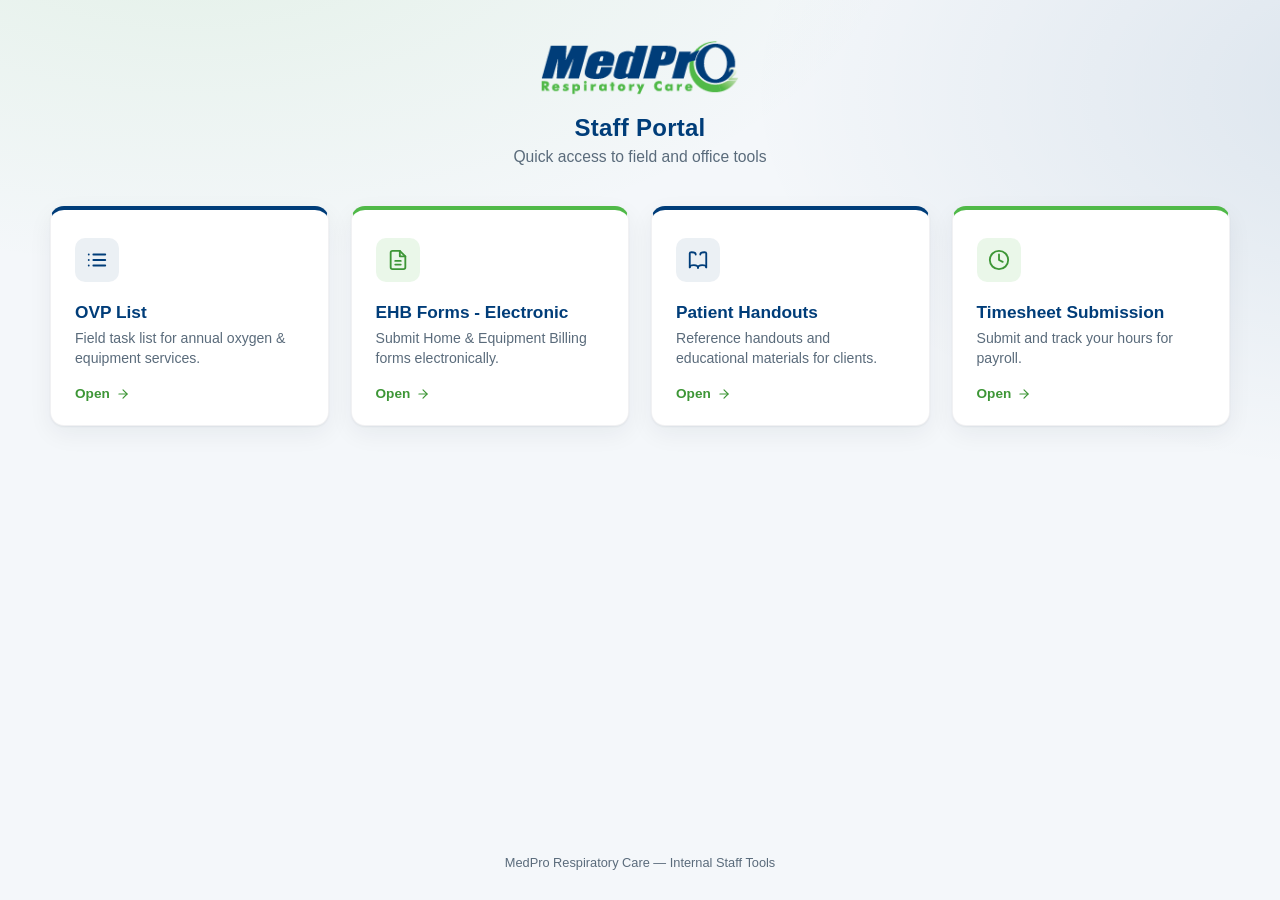
==== index.html @ 5a91a428 "Add files via upload" ====
<!DOCTYPE html>
<html lang="en">
<head>
<meta charset="UTF-8">
<meta name="viewport" content="width=device-width, initial-scale=1.0">
<title>MedPro Respiratory Care | Staff Portal</title>
<style>
  :root {
    --navy: #003D79;
    --navy-dark: #002B57;
    --green: #50B948;
    --green-dark: #3d9636;
    --bg: #F4F7FA;
    --card-bg: #FFFFFF;
    --text: #1D2B3A;
    --text-muted: #5A6B7B;
  }

  * { box-sizing: border-box; }

  html, body {
    margin: 0;
    padding: 0;
    min-height: 100%;
  }

  body {
    font-family: -apple-system, BlinkMacSystemFont, "Segoe UI", Roboto, Helvetica, Arial, sans-serif;
    background:
      radial-gradient(1200px 600px at 15% -10%, rgba(80,185,72,0.10), transparent 60%),
      radial-gradient(1200px 700px at 110% 10%, rgba(0,61,121,0.10), transparent 55%),
      var(--bg);
    color: var(--text);
    min-height: 100vh;
    display: flex;
    flex-direction: column;
  }

  header {
    padding: 40px 24px 20px;
    text-align: center;
  }

  .logo-wrap {
    display: inline-flex;
    align-items: center;
    justify-content: center;
    margin-bottom: 18px;
  }

  .logo-wrap img {
    height: 56px;
    width: auto;
  }

  header h1 {
    margin: 0 0 6px;
    font-size: 1.5rem;
    font-weight: 700;
    letter-spacing: 0.01em;
    color: var(--navy);
  }

  header p {
    margin: 0;
    color: var(--text-muted);
    font-size: 0.98rem;
  }

  main {
    flex: 1;
    display: flex;
    align-items: flex-start;
    justify-content: center;
    padding: 20px 20px 60px;
  }

  .grid {
    width: 100%;
    max-width: 1180px;
    display: grid;
    grid-template-columns: repeat(4, 1fr);
    gap: 22px;
  }

  @media (max-width: 980px) {
    .grid {
      grid-template-columns: repeat(2, 1fr);
      max-width: 640px;
    }
  }

  @media (max-width: 520px) {
    .grid {
      grid-template-columns: 1fr;
      max-width: 420px;
    }
  }

  a.card {
    position: relative;
    display: flex;
    flex-direction: column;
    justify-content: space-between;
    background: var(--card-bg);
    border-radius: 14px;
    padding: 28px 24px 24px;
    text-decoration: none;
    color: var(--text);
    box-shadow: 0 1px 2px rgba(16, 30, 54, 0.06), 0 8px 24px rgba(16, 30, 54, 0.06);
    border: 1px solid rgba(16, 30, 54, 0.06);
    border-top: 4px solid var(--navy);
    transition: transform 0.18s ease, box-shadow 0.18s ease, border-color 0.18s ease;
    min-height: 190px;
  }

  a.card.accent-green { border-top-color: var(--green); }
  a.card.accent-navy { border-top-color: var(--navy); }

  a.card:hover, a.card:focus-visible {
    transform: translateY(-3px);
    box-shadow: 0 4px 10px rgba(16, 30, 54, 0.08), 0 16px 32px rgba(16, 30, 54, 0.10);
  }

  a.card:focus-visible {
    outline: 3px solid var(--green);
    outline-offset: 2px;
  }

  .icon {
    width: 44px;
    height: 44px;
    border-radius: 10px;
    display: flex;
    align-items: center;
    justify-content: center;
    margin-bottom: 20px;
    background: rgba(0, 61, 121, 0.08);
  }

  a.card.accent-green .icon { background: rgba(80, 185, 72, 0.12); }

  .icon svg {
    width: 22px;
    height: 22px;
    stroke: var(--navy);
  }

  a.card.accent-green .icon svg { stroke: var(--green-dark); }

  .card-title {
    font-size: 1.08rem;
    font-weight: 700;
    color: var(--navy);
    margin-bottom: 6px;
  }

  .card-desc {
    font-size: 0.88rem;
    color: var(--text-muted);
    line-height: 1.4;
  }

  .card-arrow {
    margin-top: 18px;
    font-size: 0.85rem;
    font-weight: 600;
    color: var(--green-dark);
    display: flex;
    align-items: center;
    gap: 6px;
  }

  .card-arrow svg {
    width: 14px;
    height: 14px;
    stroke: var(--green-dark);
    transition: transform 0.18s ease;
  }

  a.card:hover .card-arrow svg {
    transform: translateX(3px);
  }

  footer {
    text-align: center;
    padding: 18px 20px 30px;
    color: var(--text-muted);
    font-size: 0.8rem;
  }
</style>
</head>
<body>

<header>
  <div class="logo-wrap">
    <img src="[data-uri]" alt="MedPro Respiratory Care logo">
  </div>
  <h1>Staff Portal</h1>
  <p>Quick access to field and office tools</p>
</header>

<main>
  <div class="grid">

    <a class="card accent-navy" href="https://script.google.com/macros/s/AKfycbyaP4j2DI3VFDw0-5Pd7tbmv2cD2-zlrmmvmL9ofoGgD9fK__Bd-6X8e9QMiBG7gyuJWg/exec" target="_blank" rel="noopener noreferrer">
      <div>
        <div class="icon">
          <svg viewBox="0 0 24 24" fill="none" stroke-width="2" stroke-linecap="round" stroke-linejoin="round">
            <line x1="8" y1="6" x2="21" y2="6"></line>
            <line x1="8" y1="12" x2="21" y2="12"></line>
            <line x1="8" y1="18" x2="21" y2="18"></line>
            <line x1="3" y1="6" x2="3.01" y2="6"></line>
            <line x1="3" y1="12" x2="3.01" y2="12"></line>
            <line x1="3" y1="18" x2="3.01" y2="18"></line>
          </svg>
        </div>
        <div class="card-title">OVP List</div>
        <div class="card-desc">Field task list for annual oxygen &amp; equipment services.</div>
      </div>
      <div class="card-arrow">Open<svg viewBox="0 0 24 24" fill="none" stroke-width="2" stroke-linecap="round" stroke-linejoin="round"><line x1="5" y1="12" x2="19" y2="12"></line><polyline points="12 5 19 12 12 19"></polyline></svg></div>
    </a>

    <a class="card accent-green" href="https://rhemsingmedpro.github.io/MedProEHBForms/" target="_blank" rel="noopener noreferrer">
      <div>
        <div class="icon">
          <svg viewBox="0 0 24 24" fill="none" stroke-width="2" stroke-linecap="round" stroke-linejoin="round">
            <path d="M14 2H6a2 2 0 0 0-2 2v16a2 2 0 0 0 2 2h12a2 2 0 0 0 2-2V8z"></path>
            <polyline points="14 2 14 8 20 8"></polyline>
            <line x1="9" y1="13" x2="15" y2="13"></line>
            <line x1="9" y1="17" x2="15" y2="17"></line>
          </svg>
        </div>
        <div class="card-title">EHB Forms - Electronic</div>
        <div class="card-desc">Submit Home &amp; Equipment Billing forms electronically.</div>
      </div>
      <div class="card-arrow">Open<svg viewBox="0 0 24 24" fill="none" stroke-width="2" stroke-linecap="round" stroke-linejoin="round"><line x1="5" y1="12" x2="19" y2="12"></line><polyline points="12 5 19 12 12 19"></polyline></svg></div>
    </a>

    <a class="card accent-navy" href="https://rhemsingmedpro.github.io/ClientHandouts/" target="_blank" rel="noopener noreferrer">
      <div>
        <div class="icon">
          <svg viewBox="0 0 24 24" fill="none" stroke-width="2" stroke-linecap="round" stroke-linejoin="round">
            <path d="M12 20.5c0-1.5-1.5-3-4.5-3S3 18.5 3 20"></path>
            <path d="M3 20V4.5C3 4 3.5 3.5 5 3.5c3 0 4.5 1 4.5 2.5"></path>
            <path d="M12 20.5c0-1.5 1.5-3 4.5-3s4.5 1 4.5 2.5"></path>
            <path d="M21 20V4.5c0-.5-.5-1-2-1-3 0-4.5 1-4.5 2.5"></path>
          </svg>
        </div>
        <div class="card-title">Patient Handouts</div>
        <div class="card-desc">Reference handouts and educational materials for clients.</div>
      </div>
      <div class="card-arrow">Open<svg viewBox="0 0 24 24" fill="none" stroke-width="2" stroke-linecap="round" stroke-linejoin="round"><line x1="5" y1="12" x2="19" y2="12"></line><polyline points="12 5 19 12 12 19"></polyline></svg></div>
    </a>

    <a class="card accent-green" href="https://rhemsingmedpro.github.io/medpro-timesheet/" target="_blank" rel="noopener noreferrer">
      <div>
        <div class="icon">
          <svg viewBox="0 0 24 24" fill="none" stroke-width="2" stroke-linecap="round" stroke-linejoin="round">
            <circle cx="12" cy="12" r="10"></circle>
            <polyline points="12 6 12 12 16 14"></polyline>
          </svg>
        </div>
        <div class="card-title">Timesheet Submission</div>
        <div class="card-desc">Submit and track your hours for payroll.</div>
      </div>
      <div class="card-arrow">Open<svg viewBox="0 0 24 24" fill="none" stroke-width="2" stroke-linecap="round" stroke-linejoin="round"><line x1="5" y1="12" x2="19" y2="12"></line><polyline points="12 5 19 12 12 19"></polyline></svg></div>
    </a>

  </div>
</main>

<footer>
  MedPro Respiratory Care &mdash; Internal Staff Tools
</footer>

</body>
</html>
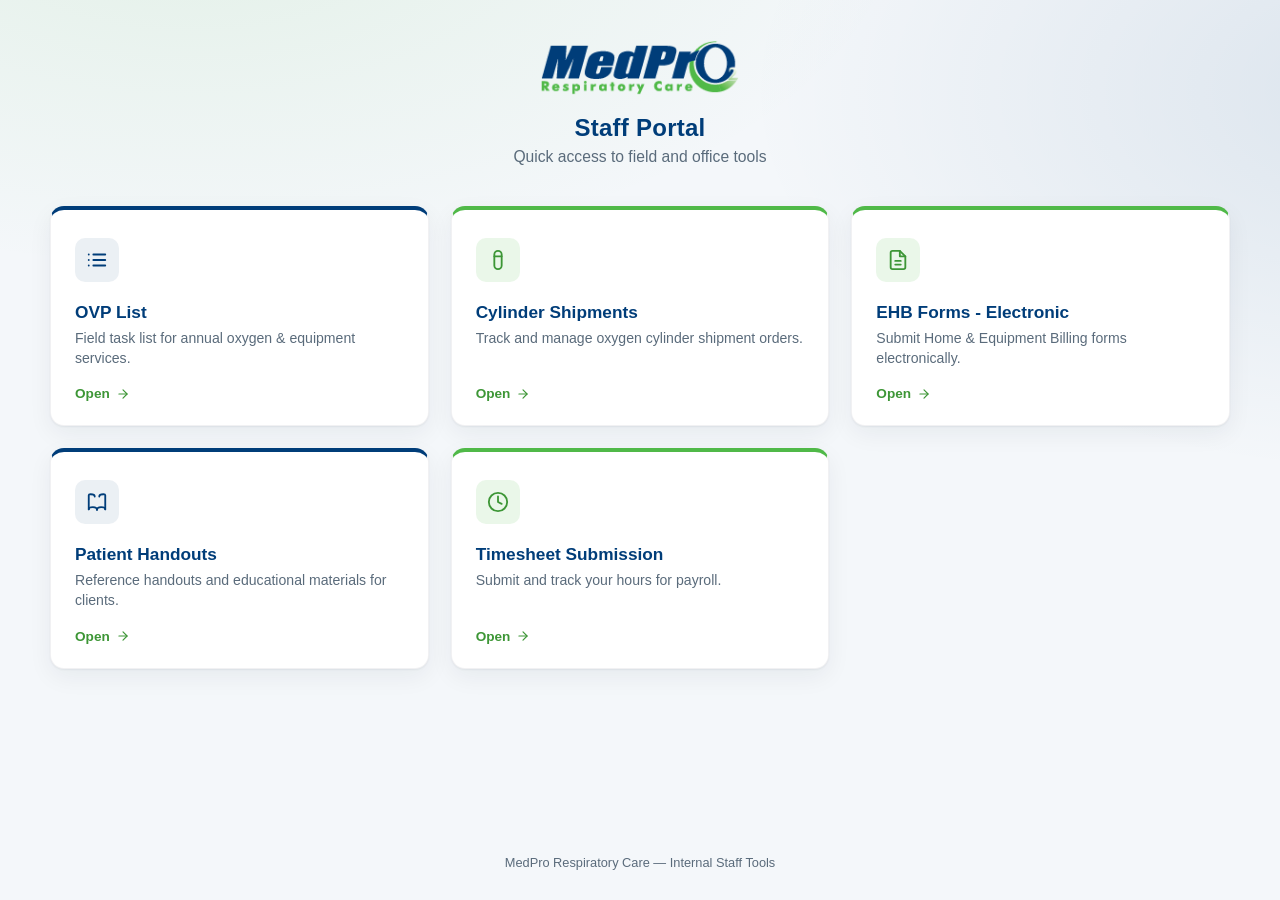
==== commit de2db980: "Add files via upload" ====
--- a/index.html
+++ b/index.html
@@ -79,7 +79,7 @@
     width: 100%;
     max-width: 1180px;
     display: grid;
-    grid-template-columns: repeat(4, 1fr);
+    grid-template-columns: repeat(3, 1fr);
     gap: 22px;
   }
 
@@ -221,6 +221,20 @@
       <div class="card-arrow">Open<svg viewBox="0 0 24 24" fill="none" stroke-width="2" stroke-linecap="round" stroke-linejoin="round"><line x1="5" y1="12" x2="19" y2="12"></line><polyline points="12 5 19 12 12 19"></polyline></svg></div>
     </a>
 
+    <a class="card accent-green" href="https://rhemsingmedpro.github.io/CylinderShipments/" target="_blank" rel="noopener noreferrer">
+      <div>
+        <div class="icon">
+          <svg viewBox="0 0 24 24" fill="none" stroke-width="2" stroke-linecap="round" stroke-linejoin="round">
+            <rect x="8" y="2" width="8" height="20" rx="4"></rect>
+            <line x1="8" y1="8" x2="16" y2="8"></line>
+          </svg>
+        </div>
+        <div class="card-title">Cylinder Shipments</div>
+        <div class="card-desc">Track and manage oxygen cylinder shipment orders.</div>
+      </div>
+      <div class="card-arrow">Open<svg viewBox="0 0 24 24" fill="none" stroke-width="2" stroke-linecap="round" stroke-linejoin="round"><line x1="5" y1="12" x2="19" y2="12"></line><polyline points="12 5 19 12 12 19"></polyline></svg></div>
+    </a>
+
     <a class="card accent-green" href="https://rhemsingmedpro.github.io/MedProEHBForms/" target="_blank" rel="noopener noreferrer">
       <div>
         <div class="icon">
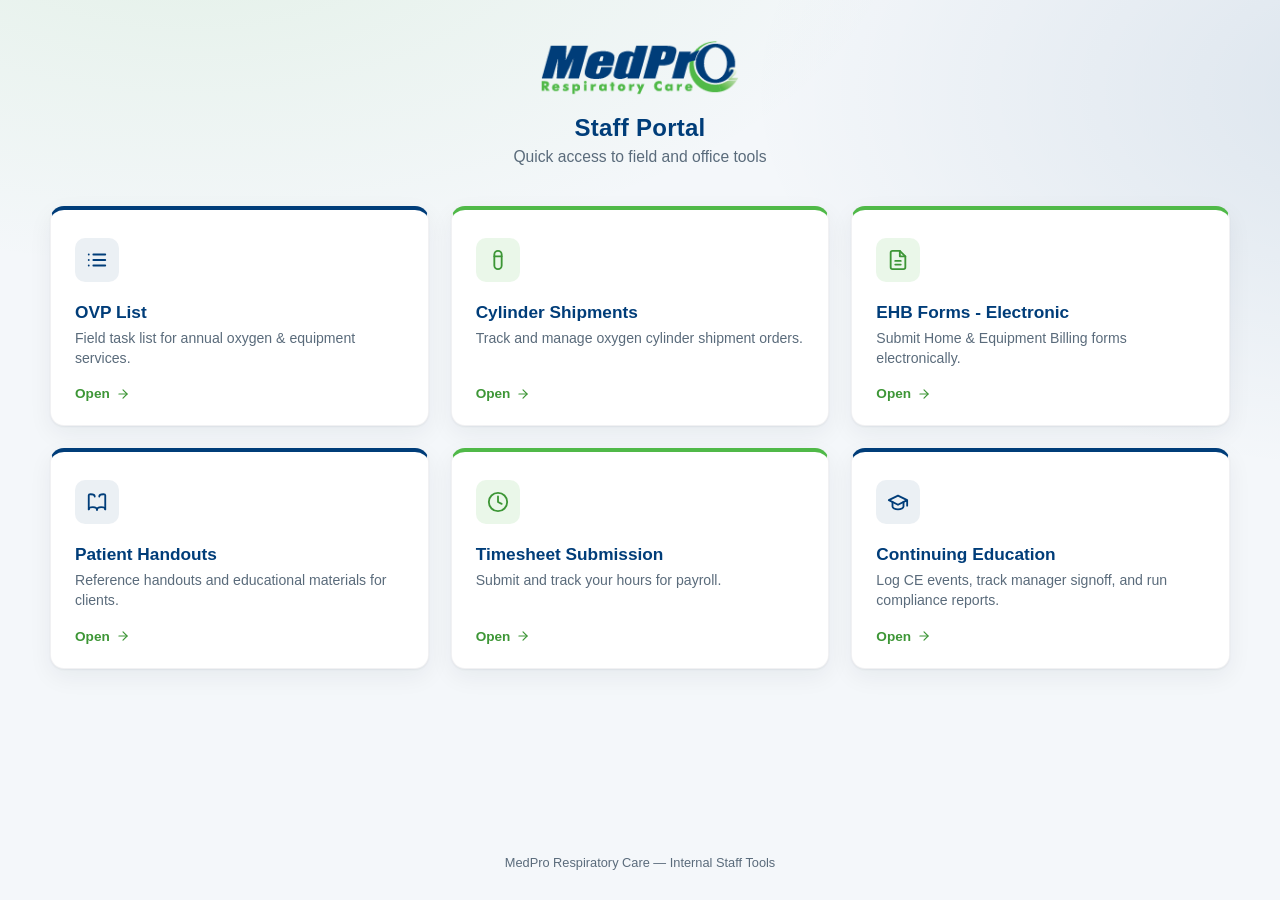
==== commit 02858cb3: "Add files via upload" ====
--- a/index.html
+++ b/index.html
@@ -4,6 +4,12 @@
 <meta charset="UTF-8">
 <meta name="viewport" content="width=device-width, initial-scale=1.0">
 <title>MedPro Respiratory Care | Staff Portal</title>
+
+<!-- PWA / iOS Add-to-Home-Screen support -->
+<meta name="apple-mobile-web-app-capable" content="yes">
+<meta name="apple-mobile-web-app-status-bar-style" content="black-translucent">
+<meta name="apple-mobile-web-app-title" content="MedPro Portal">
+<link rel="apple-touch-icon" href="apple-touch-icon.png">
 <style>
   :root {
     --navy: #003D79;
@@ -188,6 +194,86 @@
     color: var(--text-muted);
     font-size: 0.8rem;
   }
+
+  #installBtn {
+    display: none;
+    margin: 14px auto 0;
+    align-items: center;
+    gap: 8px;
+    background: var(--navy);
+    color: #fff;
+    border: none;
+    border-radius: 999px;
+    padding: 10px 20px;
+    font-size: 0.85rem;
+    font-weight: 600;
+    font-family: inherit;
+    cursor: pointer;
+    box-shadow: 0 4px 12px rgba(0, 61, 121, 0.25);
+    transition: transform 0.15s ease, box-shadow 0.15s ease;
+  }
+
+  #installBtn:hover {
+    transform: translateY(-1px);
+    box-shadow: 0 6px 16px rgba(0, 61, 121, 0.3);
+  }
+
+  #installBtn svg {
+    width: 16px;
+    height: 16px;
+    stroke: #fff;
+    flex-shrink: 0;
+  }
+
+  #installOverlay {
+    display: none;
+    position: fixed;
+    inset: 0;
+    background: rgba(16, 30, 54, 0.55);
+    z-index: 100;
+    align-items: flex-end;
+    justify-content: center;
+  }
+
+  #installOverlay.show {
+    display: flex;
+  }
+
+  #installOverlay .sheet {
+    background: #fff;
+    width: 100%;
+    max-width: 480px;
+    border-radius: 18px 18px 0 0;
+    padding: 24px 22px 32px;
+    box-shadow: 0 -8px 30px rgba(16, 30, 54, 0.25);
+  }
+
+  #installOverlay h2 {
+    margin: 0 0 14px;
+    font-size: 1.05rem;
+    color: var(--navy);
+  }
+
+  #installOverlay ol {
+    margin: 0 0 18px;
+    padding-left: 20px;
+    color: var(--text);
+    font-size: 0.92rem;
+    line-height: 1.7;
+  }
+
+  #installOverlay button {
+    width: 100%;
+    background: var(--green);
+    color: #fff;
+    border: none;
+    border-radius: 10px;
+    padding: 12px;
+    font-size: 0.92rem;
+    font-weight: 700;
+    font-family: inherit;
+    cursor: pointer;
+  }
 </style>
 </head>
 <body>
@@ -198,7 +284,24 @@
   </div>
   <h1>Staff Portal</h1>
   <p>Quick access to field and office tools</p>
+
+  <button id="installBtn" type="button" onclick="showInstallSheet()">
+    <svg viewBox="0 0 24 24" fill="none" stroke-width="2" stroke-linecap="round" stroke-linejoin="round"><path d="M12 3v12"></path><polyline points="7 10 12 15 17 10"></polyline><path d="M5 21h14"></path></svg>
+    Add to Home Screen
+  </button>
 </header>
+
+<div id="installOverlay" onclick="if(event.target===this) hideInstallSheet()">
+  <div class="sheet">
+    <h2>Install this portal on your iPhone</h2>
+    <ol>
+      <li>Tap the <strong>Share</strong> icon (square with an arrow, in the Safari toolbar)</li>
+      <li>Scroll down and tap <strong>Add to Home Screen</strong></li>
+      <li>Tap <strong>Add</strong> in the top right</li>
+    </ol>
+    <button type="button" onclick="hideInstallSheet()">Got it</button>
+  </div>
+</div>
 
 <main>
   <div class="grid">
@@ -221,7 +324,7 @@
       <div class="card-arrow">Open<svg viewBox="0 0 24 24" fill="none" stroke-width="2" stroke-linecap="round" stroke-linejoin="round"><line x1="5" y1="12" x2="19" y2="12"></line><polyline points="12 5 19 12 12 19"></polyline></svg></div>
     </a>
 
-    <a class="card accent-green" href="https://rhemsingmedpro.github.io/CylinderShipments/" target="_blank" rel="noopener noreferrer">
+    <a class="card accent-green" href="cylinder-shipments/" target="_blank" rel="noopener noreferrer">
       <div>
         <div class="icon">
           <svg viewBox="0 0 24 24" fill="none" stroke-width="2" stroke-linecap="round" stroke-linejoin="round">
@@ -235,7 +338,7 @@
       <div class="card-arrow">Open<svg viewBox="0 0 24 24" fill="none" stroke-width="2" stroke-linecap="round" stroke-linejoin="round"><line x1="5" y1="12" x2="19" y2="12"></line><polyline points="12 5 19 12 12 19"></polyline></svg></div>
     </a>
 
-    <a class="card accent-green" href="https://rhemsingmedpro.github.io/MedProEHBForms/" target="_blank" rel="noopener noreferrer">
+    <a class="card accent-green" href="ehb-forms/" target="_blank" rel="noopener noreferrer">
       <div>
         <div class="icon">
           <svg viewBox="0 0 24 24" fill="none" stroke-width="2" stroke-linecap="round" stroke-linejoin="round">
@@ -251,7 +354,7 @@
       <div class="card-arrow">Open<svg viewBox="0 0 24 24" fill="none" stroke-width="2" stroke-linecap="round" stroke-linejoin="round"><line x1="5" y1="12" x2="19" y2="12"></line><polyline points="12 5 19 12 12 19"></polyline></svg></div>
     </a>
 
-    <a class="card accent-navy" href="https://rhemsingmedpro.github.io/ClientHandouts/" target="_blank" rel="noopener noreferrer">
+    <a class="card accent-navy" href="patient-handouts/" target="_blank" rel="noopener noreferrer">
       <div>
         <div class="icon">
           <svg viewBox="0 0 24 24" fill="none" stroke-width="2" stroke-linecap="round" stroke-linejoin="round">
@@ -267,7 +370,7 @@
       <div class="card-arrow">Open<svg viewBox="0 0 24 24" fill="none" stroke-width="2" stroke-linecap="round" stroke-linejoin="round"><line x1="5" y1="12" x2="19" y2="12"></line><polyline points="12 5 19 12 12 19"></polyline></svg></div>
     </a>
 
-    <a class="card accent-green" href="https://rhemsingmedpro.github.io/medpro-timesheet/" target="_blank" rel="noopener noreferrer">
+    <a class="card accent-green" href="timesheet/" target="_blank" rel="noopener noreferrer">
       <div>
         <div class="icon">
           <svg viewBox="0 0 24 24" fill="none" stroke-width="2" stroke-linecap="round" stroke-linejoin="round">
@@ -277,6 +380,20 @@
         </div>
         <div class="card-title">Timesheet Submission</div>
         <div class="card-desc">Submit and track your hours for payroll.</div>
+      </div>
+      <div class="card-arrow">Open<svg viewBox="0 0 24 24" fill="none" stroke-width="2" stroke-linecap="round" stroke-linejoin="round"><line x1="5" y1="12" x2="19" y2="12"></line><polyline points="12 5 19 12 12 19"></polyline></svg></div>
+    </a>
+
+    <a class="card accent-navy" href="Staff%20Continuing%20Education/staff-app/" target="_blank" rel="noopener noreferrer">
+      <div>
+        <div class="icon">
+          <svg viewBox="0 0 24 24" fill="none" stroke-width="2" stroke-linecap="round" stroke-linejoin="round">
+            <path d="M22 10v6M2 10l10-5 10 5-10 5-10-5z"></path>
+            <path d="M6 12v5c0 1.5 2.5 3 6 3s6-1.5 6-3v-5"></path>
+          </svg>
+        </div>
+        <div class="card-title">Continuing Education</div>
+        <div class="card-desc">Log CE events, track manager signoff, and run compliance reports.</div>
       </div>
       <div class="card-arrow">Open<svg viewBox="0 0 24 24" fill="none" stroke-width="2" stroke-linecap="round" stroke-linejoin="round"><line x1="5" y1="12" x2="19" y2="12"></line><polyline points="12 5 19 12 12 19"></polyline></svg></div>
     </a>
@@ -288,5 +405,35 @@
   MedPro Respiratory Care &mdash; Internal Staff Tools
 </footer>
 
+<script>
+  function isIOS() {
+    return /iPad|iPhone|iPod/.test(navigator.userAgent) ||
+      (navigator.platform === 'MacIntel' && navigator.maxTouchPoints > 1); // iPadOS
+  }
+
+  function isStandalone() {
+    return window.navigator.standalone === true ||
+      window.matchMedia('(display-mode: standalone)').matches;
+  }
+
+  function showInstallSheet() {
+    document.getElementById('installOverlay').classList.add('show');
+  }
+
+  function hideInstallSheet() {
+    document.getElementById('installOverlay').classList.remove('show');
+  }
+
+  document.addEventListener('DOMContentLoaded', function () {
+    var btn = document.getElementById('installBtn');
+    if (isStandalone()) {
+      return;
+    }
+    if (isIOS()) {
+      btn.style.display = 'inline-flex';
+    }
+  });
+</script>
+
 </body>
 </html>
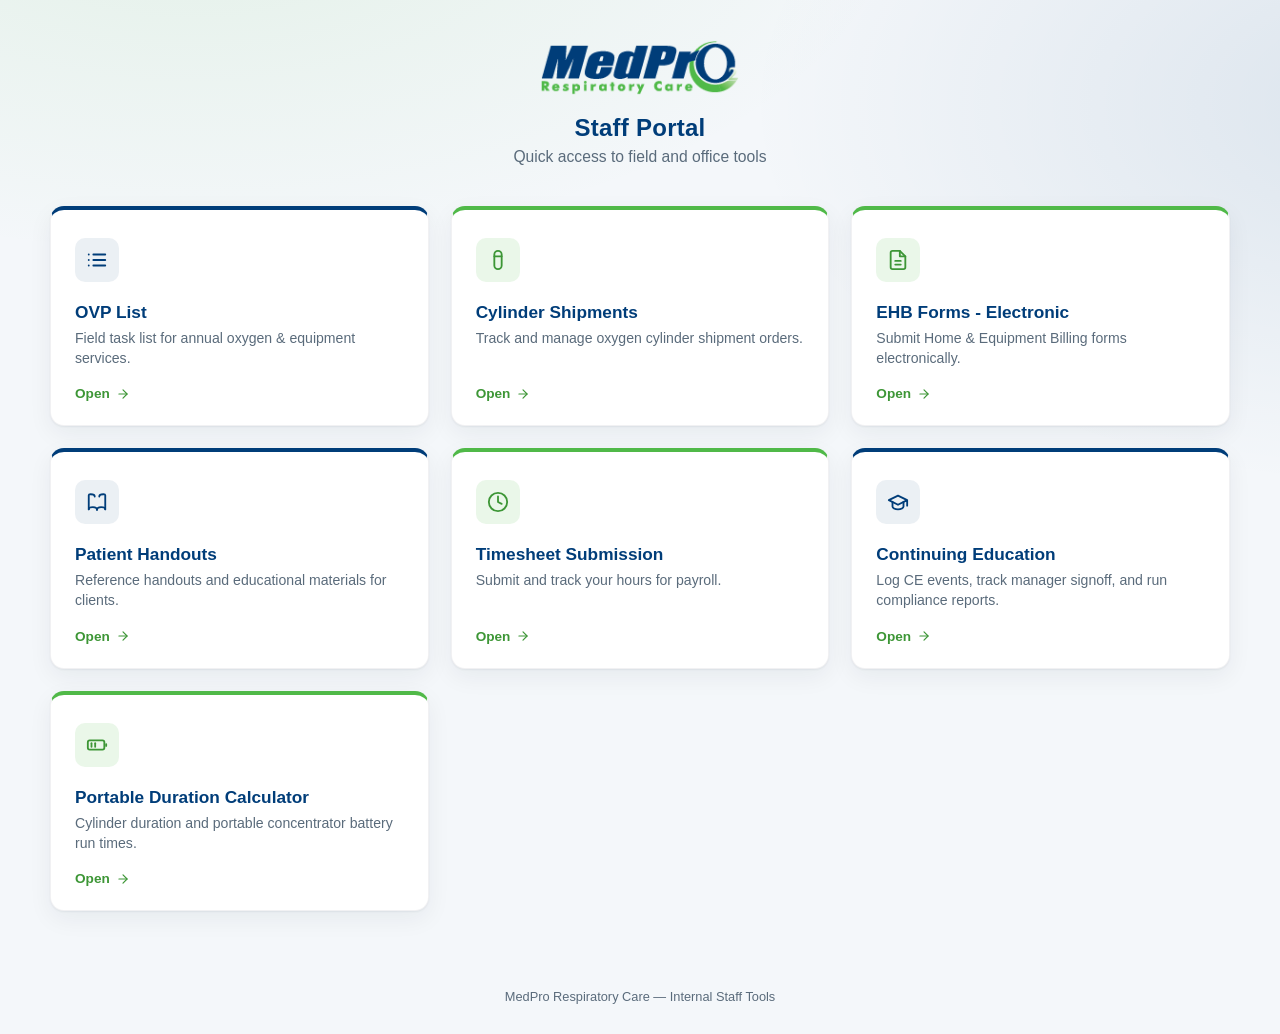
==== commit 50b89b6b: "Add files via upload" ====
--- a/index.html
+++ b/index.html
@@ -324,7 +324,7 @@
       <div class="card-arrow">Open<svg viewBox="0 0 24 24" fill="none" stroke-width="2" stroke-linecap="round" stroke-linejoin="round"><line x1="5" y1="12" x2="19" y2="12"></line><polyline points="12 5 19 12 12 19"></polyline></svg></div>
     </a>
 
-    <a class="card accent-green" href="cylinder-shipments/" target="_blank" rel="noopener noreferrer">
+    <a class="card accent-green" href="cylinder-shipments/">
       <div>
         <div class="icon">
           <svg viewBox="0 0 24 24" fill="none" stroke-width="2" stroke-linecap="round" stroke-linejoin="round">
@@ -338,7 +338,7 @@
       <div class="card-arrow">Open<svg viewBox="0 0 24 24" fill="none" stroke-width="2" stroke-linecap="round" stroke-linejoin="round"><line x1="5" y1="12" x2="19" y2="12"></line><polyline points="12 5 19 12 12 19"></polyline></svg></div>
     </a>
 
-    <a class="card accent-green" href="ehb-forms/" target="_blank" rel="noopener noreferrer">
+    <a class="card accent-green" href="ehb-forms/">
       <div>
         <div class="icon">
           <svg viewBox="0 0 24 24" fill="none" stroke-width="2" stroke-linecap="round" stroke-linejoin="round">
@@ -354,7 +354,7 @@
       <div class="card-arrow">Open<svg viewBox="0 0 24 24" fill="none" stroke-width="2" stroke-linecap="round" stroke-linejoin="round"><line x1="5" y1="12" x2="19" y2="12"></line><polyline points="12 5 19 12 12 19"></polyline></svg></div>
     </a>
 
-    <a class="card accent-navy" href="patient-handouts/" target="_blank" rel="noopener noreferrer">
+    <a class="card accent-navy" href="patient-handouts/">
       <div>
         <div class="icon">
           <svg viewBox="0 0 24 24" fill="none" stroke-width="2" stroke-linecap="round" stroke-linejoin="round">
@@ -370,7 +370,7 @@
       <div class="card-arrow">Open<svg viewBox="0 0 24 24" fill="none" stroke-width="2" stroke-linecap="round" stroke-linejoin="round"><line x1="5" y1="12" x2="19" y2="12"></line><polyline points="12 5 19 12 12 19"></polyline></svg></div>
     </a>
 
-    <a class="card accent-green" href="timesheet/" target="_blank" rel="noopener noreferrer">
+    <a class="card accent-green" href="timesheet/">
       <div>
         <div class="icon">
           <svg viewBox="0 0 24 24" fill="none" stroke-width="2" stroke-linecap="round" stroke-linejoin="round">
@@ -384,7 +384,7 @@
       <div class="card-arrow">Open<svg viewBox="0 0 24 24" fill="none" stroke-width="2" stroke-linecap="round" stroke-linejoin="round"><line x1="5" y1="12" x2="19" y2="12"></line><polyline points="12 5 19 12 12 19"></polyline></svg></div>
     </a>
 
-    <a class="card accent-navy" href="Staff%20Continuing%20Education/staff-app/" target="_blank" rel="noopener noreferrer">
+    <a class="card accent-navy" href="Staff%20Continuing%20Education/staff-app/">
       <div>
         <div class="icon">
           <svg viewBox="0 0 24 24" fill="none" stroke-width="2" stroke-linecap="round" stroke-linejoin="round">
@@ -394,6 +394,22 @@
         </div>
         <div class="card-title">Continuing Education</div>
         <div class="card-desc">Log CE events, track manager signoff, and run compliance reports.</div>
+      </div>
+      <div class="card-arrow">Open<svg viewBox="0 0 24 24" fill="none" stroke-width="2" stroke-linecap="round" stroke-linejoin="round"><line x1="5" y1="12" x2="19" y2="12"></line><polyline points="12 5 19 12 12 19"></polyline></svg></div>
+    </a>
+
+    <a class="card accent-green" href="portable-duration/">
+      <div>
+        <div class="icon">
+          <svg viewBox="0 0 24 24" fill="none" stroke-width="2" stroke-linecap="round" stroke-linejoin="round">
+            <rect x="2" y="7" width="18" height="10" rx="2"></rect>
+            <line x1="22" y1="11" x2="22" y2="13"></line>
+            <line x1="6" y1="10" x2="6" y2="14"></line>
+            <line x1="10" y1="10" x2="10" y2="14"></line>
+          </svg>
+        </div>
+        <div class="card-title">Portable Duration Calculator</div>
+        <div class="card-desc">Cylinder duration and portable concentrator battery run times.</div>
       </div>
       <div class="card-arrow">Open<svg viewBox="0 0 24 24" fill="none" stroke-width="2" stroke-linecap="round" stroke-linejoin="round"><line x1="5" y1="12" x2="19" y2="12"></line><polyline points="12 5 19 12 12 19"></polyline></svg></div>
     </a>
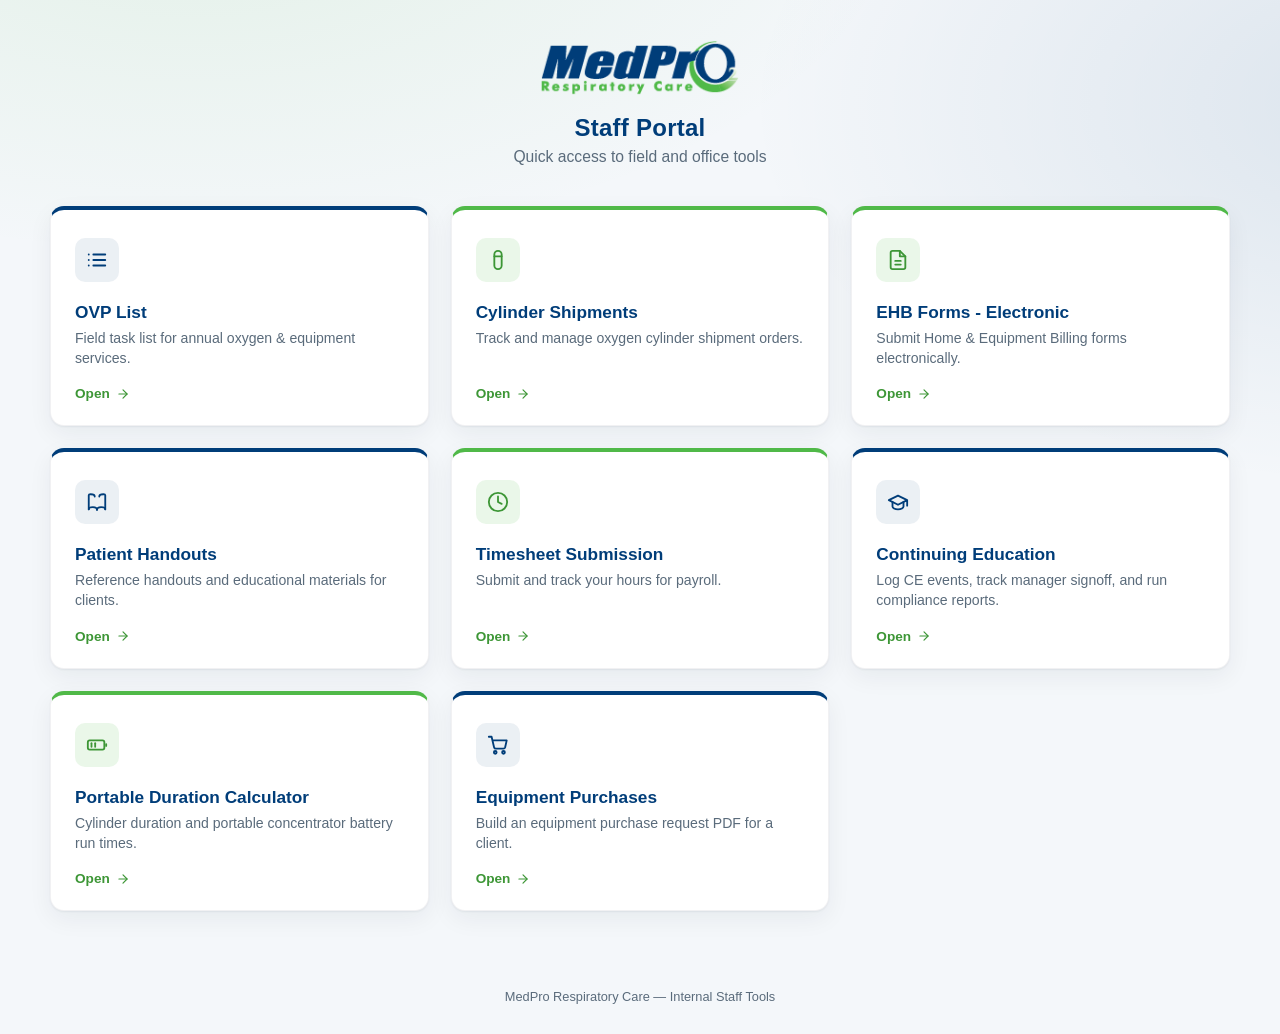
==== commit 1c750805: "Add files via upload" ====
--- a/index.html
+++ b/index.html
@@ -414,6 +414,21 @@
       <div class="card-arrow">Open<svg viewBox="0 0 24 24" fill="none" stroke-width="2" stroke-linecap="round" stroke-linejoin="round"><line x1="5" y1="12" x2="19" y2="12"></line><polyline points="12 5 19 12 12 19"></polyline></svg></div>
     </a>
 
+    <a class="card accent-navy" href="equipment-purchases/">
+      <div>
+        <div class="icon">
+          <svg viewBox="0 0 24 24" fill="none" stroke-width="2" stroke-linecap="round" stroke-linejoin="round">
+            <circle cx="9" cy="20" r="1.5"></circle>
+            <circle cx="18" cy="20" r="1.5"></circle>
+            <path d="M2 3h3l2.7 11.4a2 2 0 0 0 2 1.6h8.1a2 2 0 0 0 2-1.5L21.5 7H6"></path>
+          </svg>
+        </div>
+        <div class="card-title">Equipment Purchases</div>
+        <div class="card-desc">Build an equipment purchase request PDF for a client.</div>
+      </div>
+      <div class="card-arrow">Open<svg viewBox="0 0 24 24" fill="none" stroke-width="2" stroke-linecap="round" stroke-linejoin="round"><line x1="5" y1="12" x2="19" y2="12"></line><polyline points="12 5 19 12 12 19"></polyline></svg></div>
+    </a>
+
   </div>
 </main>
 
